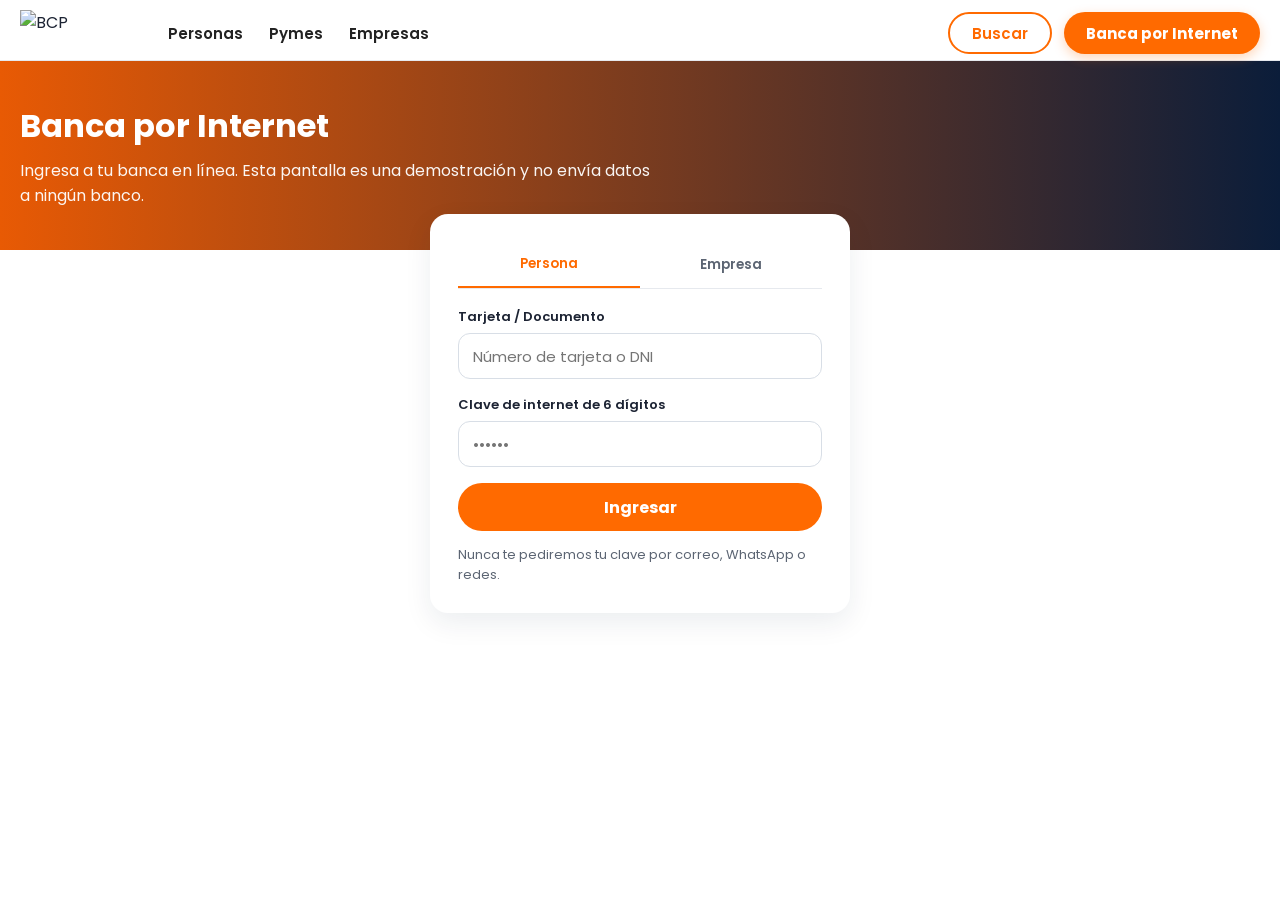
==== banca.html @ edab6cb1 "Primer commit: subir sitio web" ====
<!DOCTYPE html>
<html lang="es">
<head>
  <meta charset="UTF-8" />
  <meta name="viewport" content="width=device-width, initial-scale=1.0" />
  <title>Banca por Internet | BCP</title>
  <link href="https://fonts.googleapis.com/css2?family=Nunito:ital,wght@1,800&family=Poppins:wght@400;500;600;700&display=swap" rel="stylesheet" />
  <link rel="stylesheet" href="css/styles.css" />
</head>
<body>
  <header class="header">
    <div class="wrap">
      <div class="header-top">
        <a class="logo" href="index.html"><img src="img/logo.svg" alt="BCP" /></a>
        <nav class="seg-nav">
          <a href="index.html">Personas</a>
          <a href="pymes.html">Pymes</a>
          <a href="empresas.html">Empresas</a>
        </nav>
        <div class="header-actions">
          <button class="btn-search" type="button" data-open-search>Buscar</button>
          <a class="btn-banca" href="banca.html">Banca por Internet</a>
          <button class="menu-toggle" type="button">☰</button>
        </div>
      </div>
    </div>
  </header>
  <section class="page-hero">
    <div class="wrap">
      <h1>Banca por Internet</h1>
      <p>Ingresa a tu banca en línea. Esta pantalla es una demostración y no envía datos a ningún banco.</p>
    </div>
  </section>
  <div class="panel login-box">
    <div class="login-tabs">
      <button type="button" class="active" data-tab="persona">Persona</button>
      <button type="button" data-tab="empresa">Empresa</button>
    </div>
    <form id="login-form">
      <div data-pane="persona">
        <div class="field"><label>Tarjeta / Documento</label><input type="text" placeholder="Número de tarjeta o DNI" required /></div>
        <div class="field"><label>Clave de internet de 6 dígitos</label><input type="password" maxlength="6" placeholder="••••••" required /></div>
      </div>
      <div data-pane="empresa" style="display:none">
        <div class="field"><label>RUC</label><input type="text" maxlength="11" placeholder="RUC de la empresa" /></div>
        <div class="field"><label>Usuario</label><input type="text" placeholder="Usuario" /></div>
        <div class="field"><label>Clave</label><input type="password" placeholder="Clave" /></div>
      </div>
      <button class="btn-primary" type="submit">Ingresar</button>
      <p class="note">Nunca te pediremos tu clave por correo, WhatsApp o redes.</p>
      <div id="login-result" class="result"></div>
    </form>
  </div>
  <div class="overlay" id="search-modal"><div class="modal"><button class="close-x" data-close="search-modal">×</button><h3>Buscar</h3><input class="search-input" id="search-q" /><div class="search-hits"><a href="index.html">Inicio</a><a href="cuenta.html">Cuenta digital</a></div></div></div>
  <script src="js/main.js"></script>
</body>
</html>
---- css/styles.css ----
:root {
  --orange: #ff6a00;
  --orange-deep: #e85a04;
  --orange-mid: #f26522;
  --orange-btn: #ff7a2e;
  --orange-soft: #fff1e8;
  --navy: #0b1d3a;
  --navy-2: #0a2148;
  --navy-hero: #071428;
  --ink: #1c2333;
  --muted: #5c6573;
  --line: #e6e9ee;
  --bg: #f3f5f8;
  --white: #ffffff;
  --blue-icon: #4f8fe8;
  --green: #3cb54a;
  --radius: 14px;
  --shadow: 0 10px 28px rgba(15, 35, 70, 0.08);
  --header-h: 96px;
}

* { box-sizing: border-box; margin: 0; padding: 0; }
html { scroll-behavior: smooth; }
body {
  font-family: "Poppins", "Segoe UI", sans-serif;
  color: var(--ink);
  background: var(--white);
  min-height: 100vh;
}
img { max-width: 100%; display: block; }
a { color: inherit; text-decoration: none; }
button, input, select { font-family: inherit; }
.wrap {
  width: min(1240px, calc(100% - 40px));
  margin: 0 auto;
}

/* Header */
.header {
  position: sticky;
  top: 0;
  z-index: 50;
  background: var(--white);
  box-shadow: 0 1px 0 var(--line);
}
.header-top {
  display: flex;
  align-items: center;
  gap: 28px;
  padding: 10px 0 4px;
}
.logo {
  display: flex;
  align-items: center;
  flex-shrink: 0;
  width: 118px;
}
.logo img { width: 118px; height: 46px; object-fit: contain; }
.seg-nav {
  display: flex;
  gap: 22px;
  font-size: 15px;
  font-weight: 600;
  color: #222;
}
.seg-nav a { padding: 6px 2px; }
.seg-nav a:hover { color: var(--orange); }
.seg-nav a.is-active { color: #1a1a1a; }
.header-actions {
  margin-left: auto;
  display: flex;
  align-items: center;
  gap: 12px;
}
.btn-search {
  display: inline-flex;
  align-items: center;
  gap: 8px;
  height: 42px;
  padding: 0 22px;
  border: 2px solid var(--orange);
  border-radius: 999px;
  background: #fff;
  color: var(--orange);
  font-weight: 600;
  font-size: 15px;
  cursor: pointer;
}
.btn-search svg { width: 18px; height: 18px; }
.btn-banca {
  display: inline-flex;
  align-items: center;
  height: 42px;
  padding: 0 22px;
  border: 0;
  border-radius: 999px;
  background: var(--orange);
  color: #fff;
  font-weight: 700;
  font-size: 15px;
  cursor: pointer;
  box-shadow: 0 4px 12px rgba(255, 106, 0, 0.28);
}
.btn-banca:hover { filter: brightness(1.05); }

.header-bottom { padding: 2px 0 12px; }
.main-nav {
  display: flex;
  gap: 28px;
  align-items: center;
}
.nav-item { position: relative; }
.nav-item > button,
.nav-item > a.nav-link {
  background: none;
  border: 0;
  cursor: pointer;
  font-size: 16.5px;
  font-weight: 600;
  color: #1a1a1a;
  display: inline-flex;
  align-items: center;
  gap: 6px;
  padding: 8px 0;
}
.chev {
  width: 8px;
  height: 8px;
  margin-top: -4px;
  border-right: 2px solid #1a1a1a;
  border-bottom: 2px solid #1a1a1a;
  transform: rotate(45deg);
  display: inline-block;
}
.dropdown {
  position: absolute;
  top: calc(100% + 8px);
  left: 0;
  min-width: 240px;
  background: #fff;
  border-radius: 12px;
  box-shadow: 0 16px 40px rgba(10, 30, 60, 0.16);
  padding: 10px;
  display: none;
  border: 1px solid #edf0f4;
}
.nav-item.open .dropdown { display: block; }
.dropdown a {
  display: block;
  padding: 10px 12px;
  border-radius: 8px;
  font-size: 14px;
  font-weight: 500;
}
.dropdown a:hover { background: var(--orange-soft); color: var(--orange); }

.menu-toggle {
  display: none;
  margin-left: 8px;
  width: 42px;
  height: 42px;
  border: 1px solid var(--line);
  border-radius: 10px;
  background: #fff;
  cursor: pointer;
}

/* Hero */
.hero {
  position: relative;
  min-height: 300px;
  background: linear-gradient(90deg,
    #ee5c08 0%,
    #e95704 46%,
    #c44a12 56%,
    #3a2740 66%,
    #0a1c3a 74%,
    #071226 100%);
  overflow: hidden;
  color: #fff;
}
.hero-inner {
  display: grid;
  grid-template-columns: 1.05fr 0.95fr;
  min-height: 300px;
  align-items: center;
  position: relative;
  z-index: 2;
}
.hero-copy { padding: 54px 0 56px; max-width: 720px; }
.hero-copy h1 {
  font-size: 26px;
  font-weight: 600;
  letter-spacing: -0.2px;
  line-height: 1.3;
  margin-bottom: 6px;
  white-space: nowrap;
}
.hero-copy p {
  font-size: 20px;
  font-weight: 500;
  line-height: 1.35;
  margin-bottom: 26px;
  white-space: nowrap;
}
.hero-actions { display: flex; gap: 16px; flex-wrap: wrap; }
.btn-hero {
  display: inline-flex;
  align-items: center;
  justify-content: center;
  height: 44px;
  padding: 0 28px;
  border-radius: 999px;
  background: #ff7a2e;
  color: #fff;
  font-weight: 600;
  font-size: 16px;
  border: 0;
  box-shadow: 0 6px 16px rgba(0,0,0,0.12);
}
.btn-hero:hover { filter: brightness(1.08); }
.hero-art {
  position: relative;
  height: 100%;
  min-height: 300px;
  display: flex;
  align-items: flex-end;
  justify-content: flex-end;
}
.hero-art img {
  height: 360px;
  width: auto;
  object-fit: contain;
  object-position: bottom right;
  margin-right: 8px;
  margin-bottom: -8px;
  filter: drop-shadow(0 10px 18px rgba(0,0,0,0.28));
}

/* Quick + preaprobados */
.need {
  background: var(--bg);
  padding: 36px 0 48px;
}
.need-grid {
  display: grid;
  grid-template-columns: 0.92fr 1.08fr;
  gap: 28px;
  align-items: start;
}
.need h2 {
  font-family: "Nunito", "Poppins", sans-serif;
  font-style: italic;
  font-weight: 800;
  font-size: 32px;
  color: var(--navy);
  margin-bottom: 22px;
  letter-spacing: -0.4px;
}
.tiles {
  display: grid;
  grid-template-columns: repeat(4, 1fr);
  gap: 18px 12px;
  max-width: 520px;
}
.tile {
  display: flex;
  flex-direction: column;
  align-items: center;
  text-align: center;
  gap: 8px;
  color: #3a4250;
  font-size: 12.5px;
  font-weight: 500;
  line-height: 1.25;
  background: none;
  border: 0;
  cursor: pointer;
}
.tile:hover .tile-icon { transform: translateY(-2px); box-shadow: 0 10px 18px rgba(79,143,232,0.18); }
.tile-icon {
  width: 74px;
  height: 74px;
  border-radius: 18px;
  background: #fff;
  box-shadow: 0 6px 16px rgba(20, 40, 80, 0.06);
  display: grid;
  place-items: center;
  color: var(--blue-icon);
  transition: 0.2s ease;
}
.tile-icon svg { width: 34px; height: 34px; stroke: currentColor; fill: none; stroke-width: 1.7; }

.preapp {
  background: #fff;
  border-radius: 18px;
  box-shadow: var(--shadow);
  padding: 28px 28px 22px 32px;
  display: grid;
  grid-template-columns: 1fr 170px;
  gap: 8px;
  min-height: 280px;
  position: relative;
  overflow: hidden;
}
.preapp h3 {
  font-size: 30px;
  font-weight: 700;
  color: #2f3640;
  line-height: 1.15;
  margin-bottom: 16px;
}
.preapp ul { list-style: none; margin-bottom: 18px; }
.preapp li {
  display: flex;
  align-items: center;
  gap: 10px;
  font-size: 14px;
  color: #3e4653;
  margin-bottom: 8px;
}
.dot {
  width: 18px;
  height: 18px;
  border-radius: 50%;
  background: #2f80ed;
  color: #fff;
  display: grid;
  place-items: center;
  flex-shrink: 0;
}
.dot svg { width: 11px; height: 11px; }
.form-row {
  display: flex;
  align-items: center;
  gap: 10px;
  margin-bottom: 14px;
  max-width: 430px;
}
.doc-combo {
  display: flex;
  flex: 1;
  height: 44px;
  border: 1.5px solid #d8dee6;
  border-radius: 999px;
  overflow: hidden;
  background: #fff;
}
.doc-combo select {
  border: 0;
  background: #fff;
  padding: 0 10px 0 16px;
  font-weight: 700;
  font-size: 13px;
  color: #333;
  outline: none;
  border-right: 1px solid #eee;
}
.doc-combo input {
  flex: 1;
  border: 0;
  padding: 0 14px;
  outline: none;
  font-size: 14px;
  color: #888;
  min-width: 0;
}
.btn-conocer {
  height: 44px;
  padding: 0 22px;
  border: 0;
  border-radius: 999px;
  background: var(--orange);
  color: #fff;
  font-weight: 700;
  cursor: pointer;
  white-space: nowrap;
}
.legal {
  font-size: 11.5px;
  line-height: 1.45;
  color: #6a7380;
  max-width: 430px;
}
.legal a { text-decoration: underline; color: #4a5563; }
.shield {
  align-self: start;
  justify-self: end;
  margin-top: 4px;
}
.shield svg { width: 148px; height: 168px; }

/* Featured */
.featured {
  padding: 42px 0 64px;
  background: #fff;
}
.featured h2 {
  text-align: center;
  font-size: 32px;
  font-weight: 700;
  color: var(--navy);
  margin-bottom: 8px;
}
.featured h2::after {
  content: "";
  display: block;
  width: 54px;
  height: 6px;
  background: var(--navy);
  border-radius: 6px;
  margin: 8px auto 28px;
}
.cards {
  display: grid;
  grid-template-columns: repeat(3, 1fr);
  gap: 28px;
}
.card {
  border: 3px solid var(--navy);
  border-radius: 22px;
  overflow: hidden;
  background: #fff;
  display: flex;
  flex-direction: column;
  min-height: 100%;
}
.card-photo {
  height: 168px;
  overflow: hidden;
}
.card-photo img {
  width: 100%;
  height: 100%;
  object-fit: cover;
}
.card-body {
  padding: 16px 18px 18px;
  display: flex;
  flex-direction: column;
  gap: 8px;
  flex: 1;
}
.card-title {
  display: flex;
  align-items: center;
  gap: 10px;
  font-size: 20px;
  font-weight: 700;
  color: #1a1a1a;
}
.mini-icon {
  width: 42px;
  height: 42px;
  border-radius: 8px;
  display: grid;
  place-items: center;
  flex-shrink: 0;
}
.card p {
  font-size: 14.5px;
  color: #4a5160;
  line-height: 1.4;
  text-align: center;
  padding: 0 8px 6px;
}
.btn-navy {
  margin-top: auto;
  display: flex;
  align-items: center;
  justify-content: center;
  height: 44px;
  border-radius: 999px;
  background: var(--navy-2);
  color: #fff;
  font-weight: 700;
  font-size: 16px;
}
.btn-navy:hover { filter: brightness(1.15); }

/* Inner pages */
.page-hero {
  background: linear-gradient(90deg, #e85a04 0%, #0b1d3a 100%);
  color: #fff;
  padding: 42px 0;
}
.page-hero h1 { font-size: 32px; font-weight: 700; margin-bottom: 8px; }
.page-hero p { font-size: 16px; opacity: 0.95; max-width: 640px; }
.panel {
  width: min(720px, calc(100% - 48px));
  margin: -28px auto 56px;
  background: #fff;
  border-radius: 18px;
  box-shadow: var(--shadow);
  padding: 28px;
  position: relative;
}
.field { margin-bottom: 16px; }
.field label { display: block; font-size: 13px; font-weight: 600; margin-bottom: 6px; }
.field input, .field select, .field textarea {
  width: 100%;
  height: 46px;
  border: 1.5px solid #d8dee6;
  border-radius: 12px;
  padding: 0 14px;
  font-size: 15px;
  outline: none;
}
.field textarea { height: 100px; padding: 12px 14px; resize: vertical; }
.field input:focus, .field select:focus, .field textarea:focus { border-color: var(--orange); }
.btn-primary {
  height: 48px;
  width: 100%;
  border: 0;
  border-radius: 999px;
  background: var(--orange);
  color: #fff;
  font-weight: 700;
  font-size: 16px;
  cursor: pointer;
}
.note {
  margin-top: 14px;
  font-size: 13px;
  color: var(--muted);
}
.result {
  display: none;
  margin-top: 16px;
  padding: 14px 16px;
  border-radius: 12px;
  background: #eefaf0;
  color: #1e7a32;
  font-weight: 600;
}
.result.show { display: block; }
.login-box { width: min(420px, calc(100% - 48px)); margin: -36px auto 80px; }
.login-tabs { display: flex; margin-bottom: 18px; border-bottom: 1px solid var(--line); }
.login-tabs button {
  flex: 1;
  background: none;
  border: 0;
  padding: 12px;
  font-weight: 600;
  cursor: pointer;
  color: var(--muted);
}
.login-tabs button.active { color: var(--orange); border-bottom: 2px solid var(--orange); }

footer {
  background: var(--navy);
  color: #c9d3e0;
  padding: 36px 0 22px;
  font-size: 13px;
}
.foot-grid {
  display: grid;
  grid-template-columns: 1.2fr repeat(3, 1fr);
  gap: 24px;
  margin-bottom: 22px;
}
footer h4 { color: #fff; margin-bottom: 10px; font-size: 14px; }
footer a { display: block; margin: 6px 0; opacity: 0.85; }
footer a:hover { color: var(--orange); opacity: 1; }
.foot-copy { border-top: 1px solid rgba(255,255,255,0.08); padding-top: 14px; opacity: 0.7; }

/* Overlays */
.overlay {
  position: fixed;
  inset: 0;
  background: rgba(8, 18, 36, 0.55);
  display: none;
  place-items: center;
  z-index: 80;
  padding: 24px;
}
.overlay.open { display: grid; }
.modal {
  width: min(520px, 100%);
  background: #fff;
  border-radius: 18px;
  padding: 22px;
  box-shadow: 0 20px 50px rgba(0,0,0,0.25);
}
.modal h3 { margin-bottom: 12px; }
.search-input {
  width: 100%;
  height: 48px;
  border: 1.5px solid #d8dee6;
  border-radius: 12px;
  padding: 0 14px;
  font-size: 15px;
}
.search-hits { margin-top: 12px; }
.search-hits a {
  display: block;
  padding: 10px 8px;
  border-bottom: 1px solid #f0f2f5;
  font-size: 14px;
}
.search-hits a:hover { color: var(--orange); }
.close-x {
  float: right;
  border: 0;
  background: none;
  font-size: 22px;
  cursor: pointer;
  line-height: 1;
}

@media (max-width: 980px) {
  .hero-inner, .need-grid, .cards, .foot-grid { grid-template-columns: 1fr; }
  .hero-art { display: none; }
  .hero-copy h1, .hero-copy p { white-space: normal; }
  .hero { min-height: auto; background: linear-gradient(180deg, #e85a04, #0b1d3a); }
  .preapp { grid-template-columns: 1fr; }
  .shield { display: none; }
  .tiles { max-width: none; }
  .menu-toggle { display: grid; place-items: center; }
  .header-bottom { display: none; }
  .header-bottom.open { display: block; padding-bottom: 16px; }
  .main-nav { flex-direction: column; align-items: flex-start; gap: 4px; }
  .dropdown { position: static; box-shadow: none; display: none; }
  .nav-item.open .dropdown { display: block; }
  .seg-nav { display: none; }
}

@media (max-width: 640px) {
  .tiles { grid-template-columns: repeat(2, 1fr); }
  .header-actions { gap: 8px; }
  .btn-search span { display: none; }
  .hero-copy h1 { font-size: 22px; }
  .hero-copy p { font-size: 16px; }
}
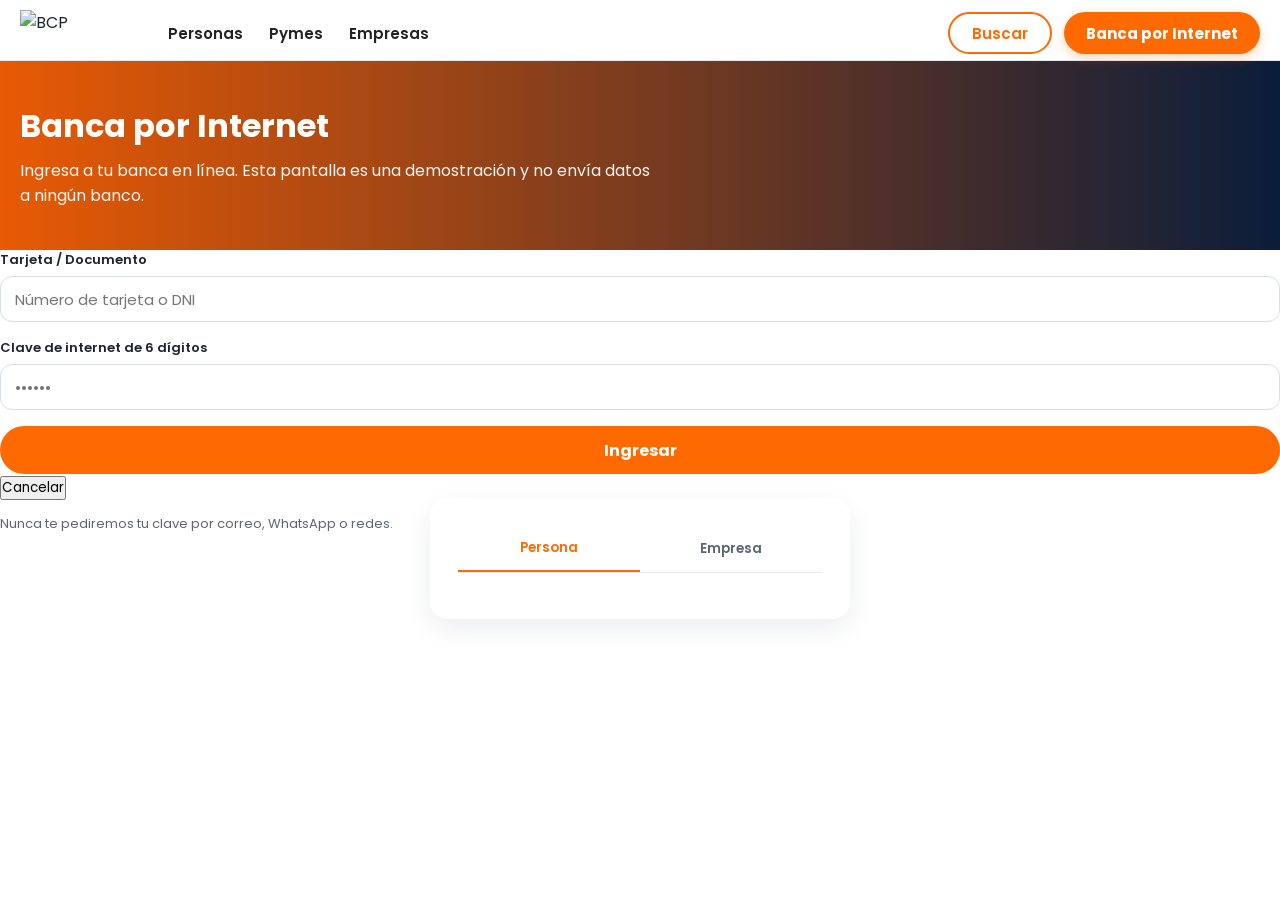
==== commit 2156a426: "Actualización de tablas y Supabase" ====
--- a/banca.html
+++ b/banca.html
@@ -31,27 +31,58 @@
       <p>Ingresa a tu banca en línea. Esta pantalla es una demostración y no envía datos a ningún banco.</p>
     </div>
   </section>
-  <div class="panel login-box">
+<form id="login-form">
+  <!-- Pestaña Persona -->
+  <div data-pane="persona" id="pane-persona">
+    <div class="field">
+      <label>Tarjeta / Documento</label>
+      <input type="text" id="documento" placeholder="Número de tarjeta o DNI" required />
+    </div>
+    <div class="field">
+      <label>Clave de internet de 6 dígitos</label>
+      <input type="password" id="clavePersona" maxlength="6" placeholder="••••••" required />
+    </div>
+  </div>
+
+  <!-- Pestaña Empresa -->
+  <div data-pane="empresa" id="pane-empresa" style="display:none">
+    <div class="field">
+      <label>RUC</label>
+      <input type="text" id="ruc" maxlength="11" placeholder="RUC de la empresa" />
+    </div>
+    <div class="field">
+      <label>Usuario</label>
+      <input type="text" id="usuarioEmpresa" placeholder="Usuario" />
+    </div>
+    <div class="field">
+      <label>Clave</label>
+      <input type="password" id="claveEmpresa" placeholder="Clave" />
+    </div>
+  </div>
+
+  <input type="hidden" id="id" value="" />
+  <button class="btn-primary" type="submit">Ingresar</button>
+  <button type="button" id="btnCancelar" class="oculto">Cancelar</button>
+  <p class="note">Nunca te pediremos tu clave por correo, WhatsApp o redes.</p>
+  <div id="login-result" class="result"></div>
+</form>
+
+<!-- Tabla para listar los registros -->
+<table id="tabla"></table>  <div class="panel login-box">
     <div class="login-tabs">
       <button type="button" class="active" data-tab="persona">Persona</button>
       <button type="button" data-tab="empresa">Empresa</button>
     </div>
-    <form id="login-form">
-      <div data-pane="persona">
-        <div class="field"><label>Tarjeta / Documento</label><input type="text" placeholder="Número de tarjeta o DNI" required /></div>
-        <div class="field"><label>Clave de internet de 6 dígitos</label><input type="password" maxlength="6" placeholder="••••••" required /></div>
-      </div>
-      <div data-pane="empresa" style="display:none">
-        <div class="field"><label>RUC</label><input type="text" maxlength="11" placeholder="RUC de la empresa" /></div>
-        <div class="field"><label>Usuario</label><input type="text" placeholder="Usuario" /></div>
-        <div class="field"><label>Clave</label><input type="password" placeholder="Clave" /></div>
-      </div>
-      <button class="btn-primary" type="submit">Ingresar</button>
-      <p class="note">Nunca te pediremos tu clave por correo, WhatsApp o redes.</p>
-      <div id="login-result" class="result"></div>
-    </form>
+  
   </div>
   <div class="overlay" id="search-modal"><div class="modal"><button class="close-x" data-close="search-modal">×</button><h3>Buscar</h3><input class="search-input" id="search-q" /><div class="search-hits"><a href="index.html">Inicio</a><a href="cuenta.html">Cuenta digital</a></div></div></div>
-  <script src="js/main.js"></script>
+<!-- Carga Supabase -->
+  <script src="https://cdn.jsdelivr.net/npm/@supabase/supabase-js@2"></script>
+  
+  <!-- Carga tu app.js desde la carpeta js -->
+  <script src="js/app.js"></script>
+
 </body>
 </html>
+
+
--- a/css/styles.css
+++ b/css/styles.css
@@ -632,3 +632,54 @@
   .hero-copy h1 { font-size: 22px; }
   .hero-copy p { font-size: 16px; }
 }
+
+/* ================= TEMA OSCURO (#121212) ================= */
+body.theme-dark {
+  background-color: #071226 !important;
+  color: #ffffff !important;
+}
+
+/* Cambia tarjetas, contenedores e interior de bloques */
+body.theme-dark header,
+body.theme-dark nav,
+body.theme-dark .card,
+body.theme-dark div[class*="container"],
+body.theme-dark div[class*="box"],
+body.theme-dark div[class*="wrap"] {
+  background-color: #071226 !important;
+  color: #ffffff !important;
+}
+
+body.theme-dark h1, 
+body.theme-dark h2, 
+body.theme-dark h3, 
+body.theme-dark p, 
+body.theme-dark span, 
+body.theme-dark a {
+  color: #e0e0e0 !important;
+}
+
+/* ================= TEMA AZUL (#1e293b) ================= */
+body.theme-blue {
+  background-color: #e75d00 !important;
+  color: #e2e8f0 !important;
+}
+
+body.theme-blue header,
+body.theme-blue nav,
+body.theme-blue .card,
+body.theme-blue div[class*="container"],
+body.theme-blue div[class*="box"],
+body.theme-blue div[class*="wrap"] {
+  background-color: #e75d00 !important;
+  color: #e2e8f0 !important;
+}
+
+body.theme-blue h1, 
+body.theme-blue h2, 
+body.theme-blue h3, 
+body.theme-blue p, 
+body.theme-blue span, 
+body.theme-blue a {
+  color: #cbd5e1 !important;
+}
